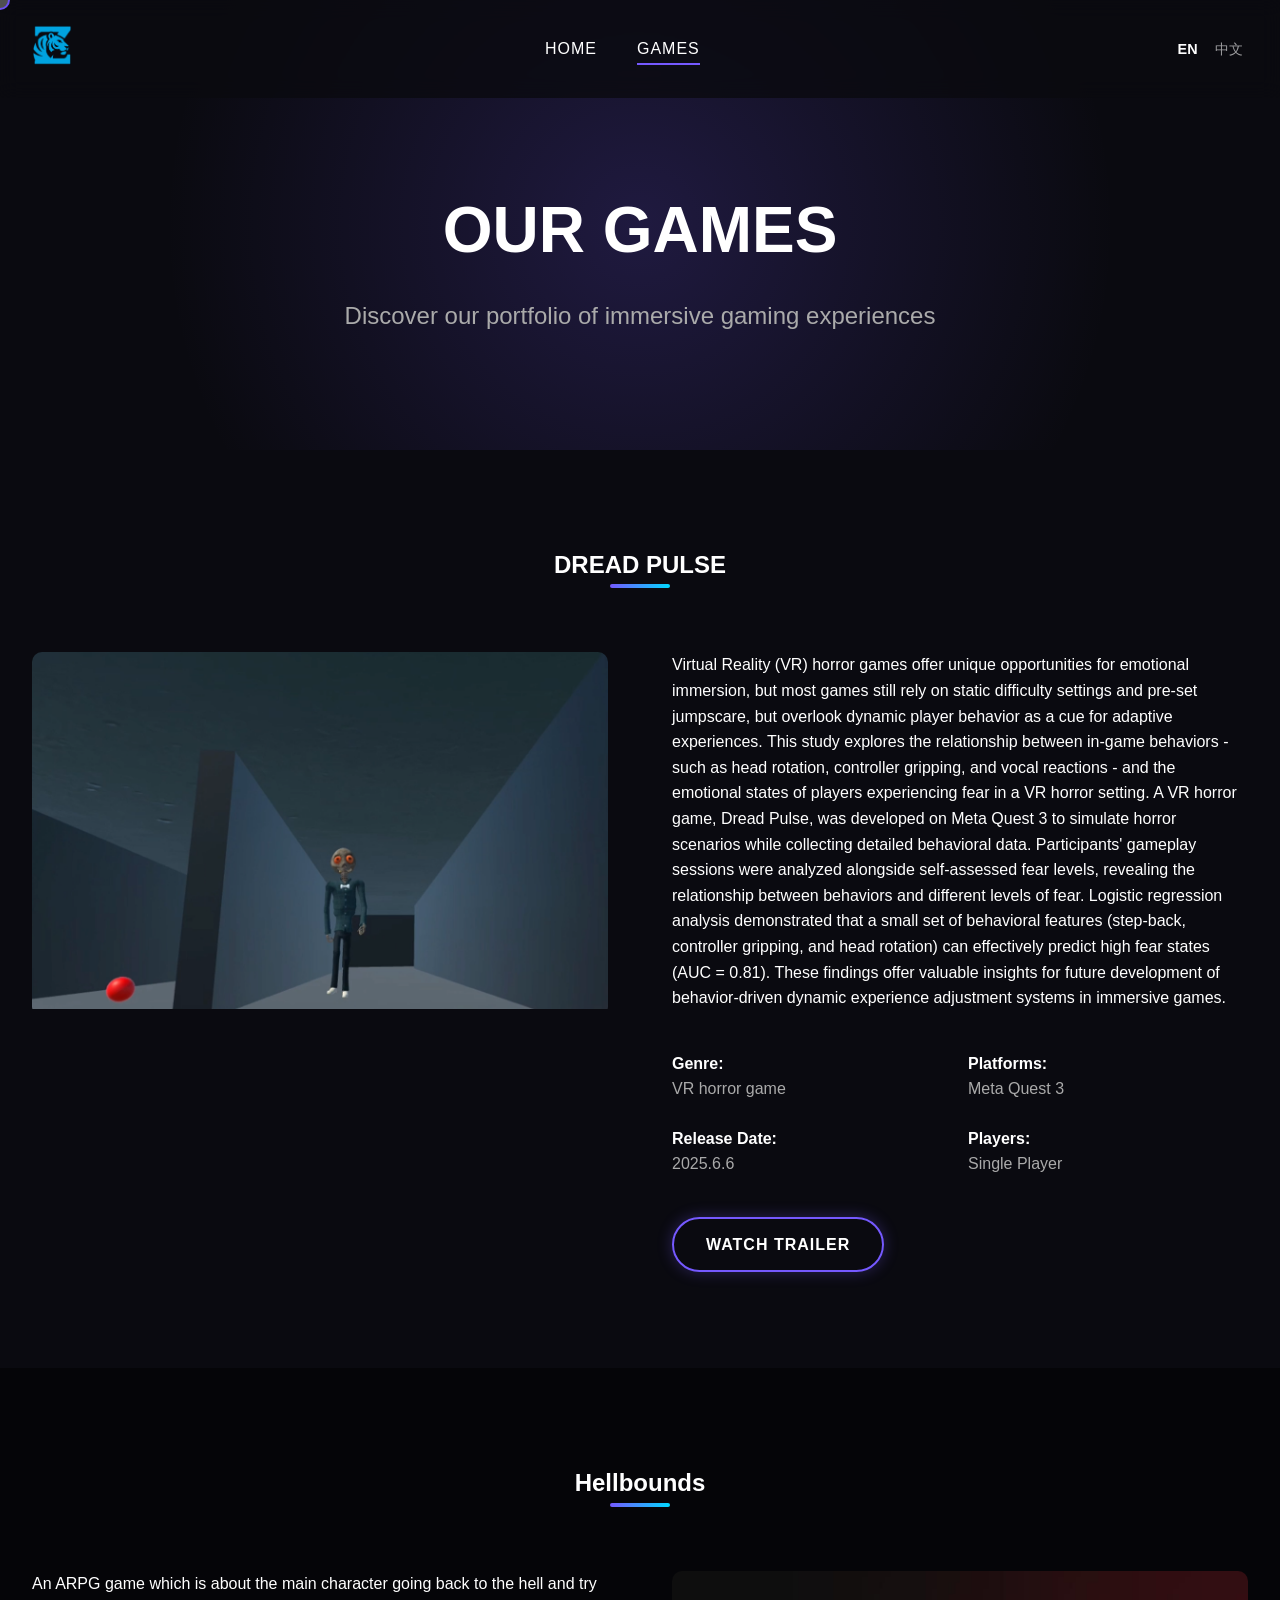
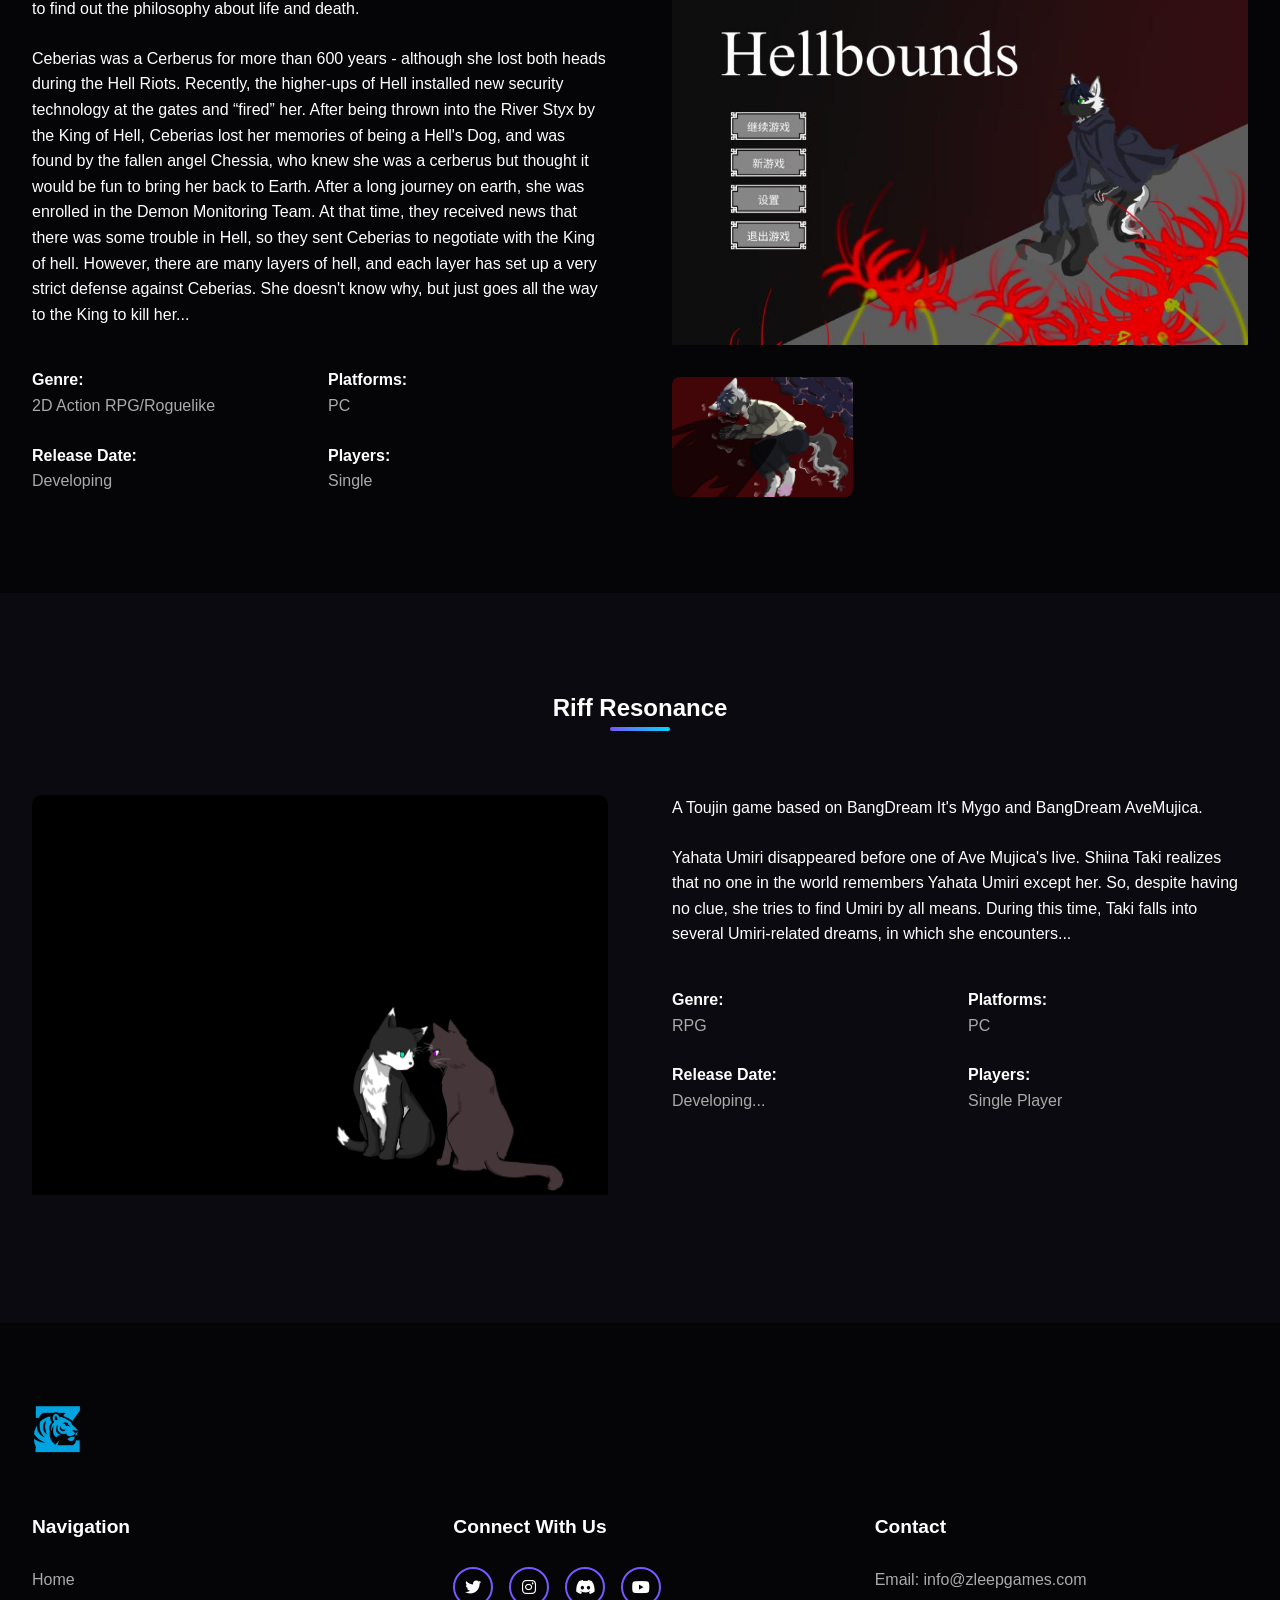
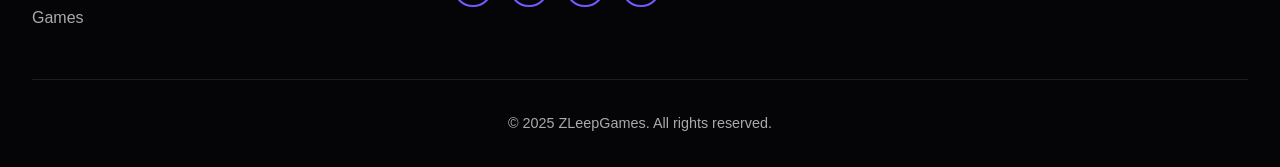
==== games.html @ a6900827 "Add files via upload" ====
<!DOCTYPE html>
<html lang="en">
<head>
    <meta charset="UTF-8">
    <meta name="viewport" content="width=device-width, initial-scale=1.0">
    <title>Games - ZLeepGames</title>
    <link rel="stylesheet" href="css/style.css">
    <link rel="stylesheet" href="https://cdnjs.cloudflare.com/ajax/libs/font-awesome/6.0.0-beta3/css/all.min.css">
</head>
<body>
    <div class="cursor"></div>

    <header>
        <div class="header-container">
            <div class="logo">
                <a href="index.html">
                    <img src="images/logo.png" alt="ZLeepGames">
                </a>
            </div>
            <nav>
                <ul class="nav-links">
                    <li><a href="index.html">HOME</a></li>
                    <li><a href="games.html" class="active">GAMES</a></li>
                </ul>
            </nav>
            <div class="language-switcher">
                <a href="#" class="active">EN</a>
                <a href="games_cn.html">中文</a>
            </div>
            <div class="menu-toggle">
                <div class="hamburger">
                    <span></span>
                    <span></span>
                </div>
            </div>
        </div>
    </header>

    <main>
        <section class="page-header">
            <h1 class="reveal-text">OUR GAMES</h1>
            <p class="reveal-text">Discover our portfolio of immersive gaming experiences</p>
        </section>

        <section id="dream-quest" class="game-detail">
            <div class="game-detail-container">
                <div class="game-detail-header">
                    <h2 class="reveal-text">DREAD PULSE</h2>
                    <div class="section-line"></div>
                </div>
                <div class="game-detail-content">
                    <div class="game-detail-info">
                        <div class="game-detail-media">
                            <div class="game-main-image">
                                <img src="images/teaser1.png" alt="Dread Pulse">
                            </div>
                            
                        </div>
                        <div class="game-detail-text">
                            <p class="reveal-text">Virtual Reality (VR) horror games offer unique opportunities for emotional immersion, but most games still rely on static difficulty settings and pre-set jumpscare, but overlook dynamic player behavior as a cue for adaptive experiences. This study explores the relationship between in-game behaviors - such as head rotation, controller gripping, and vocal reactions - and the emotional states of players experiencing fear in a VR horror setting. A VR horror game, Dread Pulse, was developed on Meta Quest 3 to simulate horror scenarios while collecting detailed behavioral data. Participants' gameplay sessions were analyzed alongside self-assessed fear levels, revealing the relationship between behaviors and different levels of fear. Logistic regression analysis demonstrated that a small set of behavioral features (step-back, controller gripping, and head rotation) can effectively predict high fear states (AUC = 0.81). These findings offer valuable insights for future development of behavior-driven dynamic experience adjustment systems in immersive games.</p>
                            
                            
                            <div class="game-specs">
                                <div class="spec-item">
                                    <span class="spec-label">Genre:</span>
                                    <span class="spec-value">VR horror game</span>
                                </div>
                                <div class="spec-item">
                                    <span class="spec-label">Platforms:</span>
                                    <span class="spec-value">Meta Quest 3</span>
                                </div>
                                <div class="spec-item">
                                    <span class="spec-label">Release Date:</span>
                                    <span class="spec-value">2025.6.6</span>
                                </div>
                                <div class="spec-item">
                                    <span class="spec-label">Players:</span>
                                    <span class="spec-value">Single Player</span>
                                </div>
                            </div>
                            
                            <div class="game-cta">
                                <a href="#" class="btn btn-primary" id="watch-trailer-btn">WATCH TRAILER</a>
                            </div>

                            <!-- Video Modal -->
                            <div id="videoModal" class="video-modal">
                                <div class="modal-content">
                                    <span class="close-modal">&times;</span>
                                    <video id="trailer-video" controls>
                                        <source src="video/video2.mp4" type="video/mp4">
                                        Your browser does not support the video tag.
                                    </video>
                                </div>
                            </div>

                            <style>
                                /* Video Modal Styles */
                                .video-modal {
                                    display: none;
                                    position: fixed;
                                    z-index: 1000;
                                    left: 0;
                                    top: 0;
                                    width: 100%;
                                    height: 100%;
                                    background-color: rgba(0, 0, 0, 0.8);
                                }
                                
                                .modal-content {
                                    position: relative;
                                    margin: auto;
                                    padding: 20px;
                                    width: 80%;
                                    max-width: 800px;
                                    top: 50%;
                                    transform: translateY(-50%);
                                }
                                
                                .close-modal {
                                    color: white;
                                    float: right;
                                    font-size: 28px;
                                    font-weight: bold;
                                    cursor: pointer;
                                    margin-bottom: 10px;
                                }
                                
                                #trailer-video {
                                    width: 100%;
                                }
                            </style>

                            <script>
                                // Video Modal Functionality
                                document.addEventListener('DOMContentLoaded', function() {
                                    const modal = document.getElementById('videoModal');
                                    const btn = document.getElementById('watch-trailer-btn');
                                    const closeBtn = document.querySelector('.close-modal');
                                    const video = document.getElementById('trailer-video');
                                    
                                    btn.addEventListener('click', function(e) {
                                        e.preventDefault();
                                        modal.style.display = "block";
                                    });
                                    
                                    closeBtn.addEventListener('click', function() {
                                        modal.style.display = "none";
                                        video.pause();
                                    });
                                    
                                    window.addEventListener('click', function(e) {
                                        if (e.target === modal) {
                                            modal.style.display = "none";
                                            video.pause();
                                        }
                                    });
                                });
                            </script>
                        </div>
                    </div>
                </div>
            </div>
        </section>

        <section id="pixel-warriors" class="game-detail alt-background">
            <div class="game-detail-container">
                <div class="game-detail-header">
                    <h2 class="reveal-text">Hellbounds</h2>
                    <div class="section-line"></div>
                </div>
                <div class="game-detail-content">
                    <div class="game-detail-info reverse">
                        <div class="game-detail-media">
                            <div class="game-main-image">
                                <img src="images/hellboundscover.jpg" alt="Hellbounds">
                            </div>
                            <div class="game-gallery">
                                <div class="gallery-item">
                                    <img src="images/hellboundsscreenshot.jpg" alt="Hellbounds Screenshot">
                                </div>
                                
                            </div>
                        </div>
                        <div class="game-detail-text">
                            <p class="reveal-text">An ARPG game which is about the main character going back to the hell and try to find out the philosophy about life and death.</p>
                            <p class="reveal-text">Ceberias was a Cerberus for more than 600 years - although she lost both heads during the Hell Riots. Recently, the higher-ups of Hell installed new security technology at the gates and “fired” her. After being thrown into the River Styx by the King of Hell, Ceberias lost her memories of being a Hell's Dog, and was found by the fallen angel Chessia, who knew she was a cerberus but thought it would be fun to bring her back to Earth. After a long journey on earth, she was enrolled in the Demon Monitoring Team. At that time, they received news that there was some trouble in Hell, so they sent Ceberias to negotiate with the King of hell. However, there are many layers of hell, and each layer has set up a very strict defense against Ceberias. She doesn't know why, but just goes all the way to the King to kill her...</p>

                            <div class="game-specs">
                                <div class="spec-item">
                                    <span class="spec-label">Genre:</span>
                                    <span class="spec-value">2D Action RPG/Roguelike</span>
                                </div>
                                <div class="spec-item">
                                    <span class="spec-label">Platforms:</span>
                                    <span class="spec-value">PC</span>
                                </div>
                                <div class="spec-item">
                                    <span class="spec-label">Release Date:</span>
                                    <span class="spec-value">Developing</span>
                                </div>
                                <div class="spec-item">
                                    <span class="spec-label">Players:</span>
                                    <span class="spec-value">Single</span>
                                </div>
                            </div>

                        </div>
                    </div>
                </div>
            </div>
        </section>

        <section id="cosmic-symphony" class="game-detail">
            <div class="game-detail-container">
                <div class="game-detail-header">
                    <h2 class="reveal-text">Riff Resonance</h2>
                    <div class="section-line"></div>
                </div>
                <div class="game-detail-content">
                    <div class="game-detail-info">
                        <div class="game-detail-media">
                            <div class="game-main-image">
                                <img src="images/umtkCover.PNG" alt="Riff Resonance">
                            </div>
                        </div>
                        <div class="game-detail-text">
                            <p class="reveal-text">A Toujin game based on BangDream It's Mygo and BangDream AveMujica.</p>
                            <p class="reveal-text">Yahata Umiri disappeared before one of Ave Mujica's live. Shiina Taki realizes that no one in the world remembers Yahata Umiri except her. So, despite having no clue, she tries to find Umiri by all means. During this time, Taki falls into several Umiri-related dreams, in which she encounters...</p>
                            
                            
                            <div class="game-specs">
                                <div class="spec-item">
                                    <span class="spec-label">Genre:</span>
                                    <span class="spec-value">RPG</span>
                                </div>
                                <div class="spec-item">
                                    <span class="spec-label">Platforms:</span>
                                    <span class="spec-value">PC</span>
                                </div>
                                <div class="spec-item">
                                    <span class="spec-label">Release Date:</span>
                                    <span class="spec-value">Developing...</span>
                                </div>
                                <div class="spec-item">
                                    <span class="spec-label">Players:</span>
                                    <span class="spec-value">Single Player</span>
                                </div>
                            </div>
                        
                        </div>
                    </div>
                </div>
            </div>
        </section>
        
        
    </main>

    <footer>
        <div class="footer-container">
            <div class="footer-logo">
                <img src="images/logo.png" alt="ZLeepGames">
            </div>
            <div class="footer-links">
                <div class="footer-nav">
                    <h4>Navigation</h4>
                    <ul>
                        <li><a href="index.html">Home</a></li>
                        <li><a href="games.html">Games</a></li>
                    </ul>
                </div>
                <div class="footer-social">
                    <h4>Connect With Us</h4>
                    <div class="social-icons">
                        <a href="#" target="_blank"><i class="fab fa-twitter"></i></a>
                        <a href="#" target="_blank"><i class="fab fa-instagram"></i></a>
                        <a href="#" target="_blank"><i class="fab fa-discord"></i></a>
                        <a href="#" target="_blank"><i class="fab fa-youtube"></i></a>
                    </div>
                </div>
                <div class="footer-contact">
                    <h4>Contact</h4>
                    <p>Email: info@zleepgames.com</p>
                </div>
            </div>
            <div class="footer-bottom">
                <p>&copy; 2025 ZLeepGames. All rights reserved.</p>
            </div>
        </div>
    </footer>

    <script src="js/script.js"></script>
</body>
</html>
---- css/style.css ----
/* Base Styles */
:root {
    --primary-color: #7559ff;
    --secondary-color: #00d9ff;
    --accent-color: #ff3a5e;
    --dark-bg: #0a0a10;
    --darker-bg: #050508;
    --light-text: #ffffff;
    --gray-text: #aaaaaa;
    --section-padding: 6rem 0;
    --transition-fast: 0.3s ease;
    --transition-slow: 0.6s ease;
    --glow: 0 0 10px rgba(117, 89, 255, 0.7);
}

* {
    margin: 0;
    padding: 0;
    box-sizing: border-box;
}

html, body {
    font-family: 'Segoe UI', 'Helvetica Neue', Arial, sans-serif;
    background-color: var(--dark-bg);
    color: var(--light-text);
    line-height: 1.6;
    overflow-x: hidden;
    scroll-behavior: smooth;
}

body {
    cursor: none;
}

body::-webkit-scrollbar {
    width: 8px;
}

body::-webkit-scrollbar-track {
    background: var(--darker-bg);
}

body::-webkit-scrollbar-thumb {
    background: var(--primary-color);
    border-radius: 4px;
}

a {
    color: var(--light-text);
    text-decoration: none;
    transition: var(--transition-fast);
}

ul {
    list-style: none;
}

img {
    max-width: 100%;
    height: auto;
}

/* Custom Cursor */
.cursor {
    position: fixed;
    width: 20px;
    height: 20px;
    border-radius: 50%;
    background: rgba(255, 255, 255, 0.3);
    border: 2px solid var(--primary-color);
    transform: translate(-50%, -50%);
    pointer-events: none;
    z-index: 9999;
    mix-blend-mode: difference;
    transition: width 0.3s, height 0.3s, background-color 0.3s;
}

/* Loader */
.loader {
    position: fixed;
    top: 0;
    left: 0;
    width: 100%;
    height: 100%;
    background: var(--darker-bg);
    display: flex;
    justify-content: center;
    align-items: center;
    z-index: 9999;
    transition: opacity 0.6s ease, visibility 0.6s ease;
}

.loader.hidden {
    opacity: 0;
    visibility: hidden;
}

.loader-content {
    display: flex;
    flex-direction: column;
    align-items: center;
    gap: 2rem;
}

.loader-logo {
    max-width: 50px;
    animation: pulse 1.5s infinite alternate;
}

@keyframes pulse {
    0% { opacity: 0.6; transform: scale(0.98); }
    100% { opacity: 1; transform: scale(1); }
}

.loader-progress {
    width: 200px;
    height: 4px;
    background: rgba(255, 255, 255, 0.1);
    border-radius: 2px;
    overflow: hidden;
}

.progress-bar {
    height: 100%;
    width: 0%;
    background: linear-gradient(90deg, var(--primary-color), var(--secondary-color));
    animation: progress 3s ease forwards;
}

@keyframes progress {
    0% { width: 0; }
    100% { width: 100%; }
}

/* Header & Navigation */
header {
    position: fixed;
    top: 0;
    left: 0;
    width: 100%;
    z-index: 1000;
    padding: 1.5rem 0;
    background: rgba(10, 10, 16, 0.8);
    backdrop-filter: blur(10px);
    transition: var(--transition-fast);
}

header.scrolled {
    padding: 1rem 0;
    box-shadow: 0 5px 20px rgba(0, 0, 0, 0.2);
}

.header-container {
    max-width: 1400px;
    margin: 0 auto;
    display: flex;
    justify-content: space-between;
    align-items: center;
    padding: 0 2rem;
}

.logo {
    max-width: 40px;
    transition: var(--transition-fast);
}

.logo img {
    width: 100%;
}

.nav-links {
    display: flex;
    gap: 2.5rem;
}

.nav-links a {
    font-weight: 500;
    letter-spacing: 1px;
    position: relative;
    padding: 0.5rem 0;
}

.nav-links a::after {
    content: '';
    position: absolute;
    bottom: 0;
    left: 0;
    width: 0;
    height: 2px;
    background: var(--primary-color);
    transition: var(--transition-fast);
}

.nav-links a:hover::after, 
.nav-links a.active::after {
    width: 100%;
}

.language-switcher {
    display: flex;
    gap: 0.5rem;
}

.language-switcher a {
    opacity: 0.6;
    font-size: 0.9rem;
    padding: 0.3rem;
}

.language-switcher a.active {
    opacity: 1;
    font-weight: bold;
}

.menu-toggle {
    display: none;
    cursor: pointer;
}

.hamburger {
    display: flex;
    flex-direction: column;
    gap: 6px;
}

.hamburger span {
    display: block;
    width: 30px;
    height: 2px;
    background: var(--light-text);
    transition: var(--transition-fast);
}

/* Buttons */
.btn {
    display: inline-block;
    padding: 0.8rem 2rem;
    background: transparent;
    border: none;
    border-radius: 30px;
    font-weight: 600;
    letter-spacing: 1px;
    cursor: pointer;
    transition: all 0.3s ease;
    position: relative;
    overflow: hidden;
}

.btn::before {
    content: '';
    position: absolute;
    top: 0;
    left: 0;
    width: 100%;
    height: 100%;
    background: linear-gradient(45deg, var(--primary-color), var(--secondary-color));
    opacity: 0.8;
    z-index: -1;
    transition: var(--transition-fast);
}

.btn:hover::before {
    opacity: 1;
}

.btn-primary {
    color: var(--light-text);
    border: 2px solid var(--primary-color);
    box-shadow: 0 0 15px rgba(117, 89, 255, 0.3);
}

.btn-secondary {
    color: var(--light-text);
    border: 2px solid var(--light-text);
    background: rgba(255, 255, 255, 0.1);
}

.btn-secondary::before {
    opacity: 0;
}

.btn-secondary:hover {
    background: rgba(255, 255, 255, 0.2);
    box-shadow: var(--glow);
}

.btn-sm {
    padding: 0.5rem 1.5rem;
    font-size: 0.9rem;
}

/* Hero Section */
.hero {
    min-height: 100vh;
    display: flex;
    flex-direction: column;
    justify-content: center;
    align-items: center;
    padding: 6rem 2rem 3rem;
    position: relative;
    overflow: hidden;
    background: radial-gradient(circle at center, rgba(117, 89, 255, 0.2), transparent 70%);
}

.hero::before {
    content: '';
    position: absolute;
    top: 0;
    left: 0;
    width: 100%;
    height: 100%;
    background: url('../images/grid.png');
    opacity: 0.1;
    z-index: -1;
}

.hero-content {
    max-width: 1400px;
    width: 100%;
    display: grid;
    grid-template-columns: 1fr 1fr;
    gap: 4rem;
    align-items: center;
    margin-bottom: 3rem;
}

.hero-text {
    display: flex;
    flex-direction: column;
    gap: 1.5rem;
}

.hero-text h1 {
    font-size: 4rem;
    font-weight: 800;
    line-height: 1.1;
    background: linear-gradient(45deg, var(--light-text), var(--secondary-color));
    -webkit-background-clip: text;
    background-clip: text;
    color: transparent;
}

.hero-text p {
    font-size: 1.5rem;
    color: var(--gray-text);
    max-width: 500px;
}

.hero-buttons {
    display: flex;
    gap: 1rem;
    margin-top: 1rem;
}

.hero-visual {
    position: relative;
}

.hero-image {
    position: relative;
    animation: float 6s ease-in-out infinite;
}

@keyframes float {
    0%, 100% { transform: translateY(0); }
    50% { transform: translateY(-20px); }
}

.hero-image::before {
    content: '';
    position: absolute;
    bottom: -20px;
    left: 50%;
    transform: translateX(-50%);
    width: 80%;
    height: 30px;
    background: var(--primary-color);
    filter: blur(30px);
    opacity: 0.6;
    z-index: -1;
}

.scroll-indicator {
    position: absolute;
    bottom: 2rem;
    left: 50%;
    transform: translateX(-50%);
    display: flex;
    flex-direction: column;
    align-items: center;
    gap: 0.5rem;
    color: var(--gray-text);
    opacity: 0.8;
}

.scroll-indicator i {
    animation: bounce 2s infinite;
}

@keyframes bounce {
    0%, 20%, 50%, 80%, 100% { transform: translateY(0); }
    40% { transform: translateY(-10px); }
    60% { transform: translateY(-5px); }
}

/* Section Styles */
section {
    padding: var(--section-padding);
}

.section-header {
    text-align: center;
    margin-bottom: 4rem;
}

.section-header h2 {
    font-size: 2.5rem;
    margin-bottom: 1rem;
    text-transform: uppercase;
    letter-spacing: 2px;
}

.section-line {
    width: 60px;
    height: 4px;
    background: linear-gradient(90deg, var(--primary-color), var(--secondary-color));
    margin: 0 auto;
    border-radius: 2px;
}

.alt-background {
    background: var(--darker-bg);
}

/* Featured Game Section */
.featured-game {
    padding-top: 8rem;
}

.featured-content {
    max-width: 1400px;
    margin: 0 auto;
    display: grid;
    grid-template-columns: 1fr 1fr;
    gap: 4rem;
    padding: 0 2rem;
}

.featured-image {
    border-radius: 10px;
    overflow: hidden;
    position: relative;
}

.featured-image img {
    width: 100%;
    transition: transform 0.5s ease;
}

.featured-image:hover img {
    transform: scale(1.05);
}

.featured-info {
    display: flex;
    flex-direction: column;
    gap: 1.5rem;
    justify-content: center;
}

.featured-info h3 {
    font-size: 2.5rem;
    color: var(--light-text);
}

.featured-info p {
    color: var(--gray-text);
    font-size: 1.1rem;
    line-height: 1.7;
}

.featured-meta {
    display: flex;
    flex-wrap: wrap;
    gap: 2rem;
    margin: 1rem 0;
}

.meta-item {
    display: flex;
    flex-direction: column;
    gap: 0.2rem;
}

.meta-label {
    font-size: 0.9rem;
    color: var(--gray-text);
}

.meta-value {
    font-weight: 600;
}

/* Game Showcase */
.games-grid {
    max-width: 1400px;
    margin: 0 auto;
    display: grid;
    grid-template-columns: repeat(3, 1fr);
    gap: 2rem;
    padding: 0 2rem;
}

.game-card {
    background: rgba(255, 255, 255, 0.05);
    border-radius: 10px;
    overflow: hidden;
    transition: transform 0.3s ease, box-shadow 0.3s ease;
}

.game-card:hover {
    transform: translateY(-10px);
    box-shadow: var(--glow);
}

.game-image {
    position: relative;
    overflow: hidden;
}

.game-image img {
    width: 100%;
    height: 250px;
    object-fit: cover;
    transition: transform 0.5s ease;
}

.game-card:hover .game-image img {
    transform: scale(1.1);
}

.game-info {
    padding: 1.5rem;
}

.game-info h3 {
    font-size: 1.5rem;
    margin-bottom: 0.5rem;
}

.game-info p {
    color: var(--gray-text);
    margin-bottom: 1.5rem;
    font-size: 0.95rem;
}

.showcase-footer {
    text-align: center;
    margin-top: 4rem;
}

/* Studio Intro */
.studio-intro {
    padding: 8rem 2rem;
}

.studio-content {
    max-width: 1400px;
    margin: 0 auto;
    display: grid;
    grid-template-columns: 1fr 1fr;
    gap: 4rem;
    align-items: center;
}

.studio-text {
    display: flex;
    flex-direction: column;
    gap: 2rem;
}

.studio-text p {
    font-size: 1.2rem;
    line-height: 1.8;
    color: var(--gray-text);
}

.studio-image {
    border-radius: 10px;
    overflow: hidden;
}

.studio-image img {
    width: 100%;
}

/* Page Header */
.page-header {
    height: 50vh;
    min-height: 400px;
    display: flex;
    flex-direction: column;
    justify-content: center;
    align-items: center;
    text-align: center;
    padding: 8rem 2rem 4rem;
    background: radial-gradient(circle at center, rgba(117, 89, 255, 0.2), transparent 70%);
}

.page-header h1 {
    font-size: 4rem;
    margin-bottom: 1rem;
}

.page-header p {
    font-size: 1.5rem;
    color: var(--gray-text);
    max-width: 800px;
}

/* Game Detail Sections */
.game-detail {
    padding: 6rem 2rem;
}

.game-detail-container {
    max-width: 1400px;
    margin: 0 auto;
}

.game-detail-header {
    margin-bottom: 4rem;
    text-align: center;
}

.game-detail-info {
    display: grid;
    grid-template-columns: 1fr 1fr;
    gap: 4rem;
    align-items: start;
}

.game-detail-info.reverse {
    grid-template-columns: 1fr 1fr;
    direction: rtl;
}

.game-detail-info.reverse > * {
    direction: ltr;
}

.game-main-image {
    border-radius: 10px;
    overflow: hidden;
    margin-bottom: 1.5rem;
}

.game-gallery {
    display: grid;
    grid-template-columns: repeat(3, 1fr);
    gap: 1rem;
}

.gallery-item {
    border-radius: 8px;
    overflow: hidden;
    height: 120px;
}

.gallery-item img {
    width: 100%;
    height: 100%;
    object-fit: cover;
    transition: transform 0.3s ease;
}

.gallery-item:hover img {
    transform: scale(1.1);
}

.game-detail-text {
    display: flex;
    flex-direction: column;
    gap: 1.5rem;
}

.game-features {
    background: rgba(255, 255, 255, 0.05);
    padding: 1.5rem;
    border-radius: 10px;
}

.game-features h3 {
    margin-bottom: 1rem;
    font-size: 1.2rem;
}

.game-features ul {
    list-style-type: disc;
    margin-left: 1.5rem;
}

.game-features li {
    margin-bottom: 0.5rem;
    color: var(--gray-text);
}

.game-specs {
    display: grid;
    grid-template-columns: 1fr 1fr;
    gap: 1.5rem 1rem;
    margin-top: 1rem;
}

.spec-label {
    font-weight: 600;
    display: block;
}

.spec-value {
    color: var(--gray-text);
}

.game-cta {
    display: flex;
    gap: 1rem;
    margin-top: 1rem;
}

/* About Page Styles */
.section-container {
    max-width: 1400px;
    margin: 0 auto;
    padding: 0 2rem;
}

.story-content,
.philosophy-content,
.join-content {
    display: grid;
    grid-template-columns: 1fr 1fr;
    gap: 4rem;
    align-items: center;
}

.story-text,
.philosophy-text {
    display: flex;
    flex-direction: column;
    gap: 1.5rem;
}

.story-image,
.philosophy-image,
.join-image {
    border-radius: 10px;
    overflow: hidden;
    box-shadow: 0 10px 30px rgba(0, 0, 0, 0.3);
}

.philosophy-item {
    margin-bottom: 2rem;
}

.philosophy-item h3 {
    font-size: 1.8rem;
    margin-bottom: 1rem;
    color: var(--secondary-color);
}

/* Team Section */
.team-intro {
    max-width: 800px;
    margin: 0 auto 4rem;
    text-align: center;
}

.team-grid {
    display: grid;
    grid-template-columns: repeat(3, 1fr);
    gap: 2.5rem;
    margin-top: 3rem;
}

.team-member {
    background: rgba(255, 255, 255, 0.03);
    border-radius: 10px;
    overflow: hidden;
    transition: transform 0.3s ease;
}

.team-member:hover {
    transform: translateY(-10px);
}

.member-image {
    position: relative;
    overflow: hidden;
    height: 280px;
}

.member-image img {
    width: 100%;
    height: 100%;
    object-fit: cover;
    transition: transform 0.5s ease;
}

.team-member:hover .member-image img {
    transform: scale(1.1);
}

.member-info {
    padding: 1.5rem;
}

.member-info h3 {
    font-size: 1.5rem;
    margin-bottom: 0.5rem;
}

.member-role {
    display: block;
    color: var(--primary-color);
    font-weight: 500;
    margin-bottom: 1rem;
}

.member-info p {
    color: var(--gray-text);
    font-size: 0.95rem;
}

/* Studio Space */
.space-content {
    display: flex;
    flex-direction: column;
    gap: 3rem;
}

.space-text {
    max-width: 800px;
    margin: 0 auto;
    text-align: center;
    font-size: 1.1rem;
    line-height: 1.8;
    color: var(--gray-text);
}

.space-gallery {
    display: flex;
    flex-direction: column;
    gap: 1.5rem;
}

.gallery-row {
    display: grid;
    grid-template-columns: 1fr 1fr;
    gap: 1.5rem;
}

.space-image {
    border-radius: 10px;
    overflow: hidden;
    height: 300px;
}

.space-image img {
    width: 100%;
    height: 100%;
    object-fit: cover;
    transition: transform 0.5s ease;
}

.space-image:hover img {
    transform: scale(1.05);
}

/* Join Us Section */
.join-text {
    display: flex;
    flex-direction: column;
    gap: 1.5rem;
}

.join-cta {
    display: flex;
    gap: 1rem;
    margin-top: 1rem;
}

/* Contact Section */
.contact-content {
    display: grid;
    grid-template-columns: 1fr 1.5fr;
    gap: 4rem;
    margin-top: 2rem;
}

.contact-info {
    display: flex;
    flex-direction: column;
    gap: 3rem;
}

.contact-item {
    display: flex;
    flex-direction: column;
    gap: 1rem;
    align-items: flex-start;
}

.contact-item i {
    font-size: 2rem;
    color: var(--primary-color);
}

.contact-item h3 {
    font-size: 1.5rem;
}

.contact-item p {
    color: var(--gray-text);
}

.contact-item a {
    color: var(--secondary-color);
}

.contact-item a:hover {
    text-decoration: underline;
}

.social-icons {
    display: flex;
    gap: 1rem;
}

.social-icons a {
    display: flex;
    justify-content: center;
    align-items: center;
    width: 40px;
    height: 40px;
    border-radius: 50%;
    border: 2px solid var(--primary-color);
    transition: all 0.3s ease;
}

.social-icons a:hover {
    background: var(--primary-color);
}

/* Contact Form */
.contact-form {
    background: rgba(255, 255, 255, 0.03);
    padding: 2.5rem;
    border-radius: 10px;
}

.form-group {
    margin-bottom: 1.5rem;
}

.form-group label {
    display: block;
    margin-bottom: 0.8rem;
    font-weight: 500;
}

.form-group input,
.form-group textarea {
    width: 100%;
    padding: 1rem;
    background: rgba(255, 255, 255, 0.05);
    border: 1px solid rgba(255, 255, 255, 0.1);
    border-radius: 5px;
    color: var(--light-text);
    font-family: inherit;
    transition: border-color 0.3s ease;
}

.form-group input:focus,
.form-group textarea:focus {
    border-color: var(--primary-color);
    outline: none;
}

/* Footer */
footer {
    background: var(--darker-bg);
    padding: 5rem 0 2rem;
}

.footer-container {
    max-width: 1400px;
    margin: 0 auto;
    padding: 0 2rem;
}

.footer-logo {
    max-width: 50px;
    margin-bottom: 3rem;
}

.footer-links {
    display: grid;
    grid-template-columns: repeat(3, 1fr);
    gap: 3rem;
    margin-bottom: 3rem;
}

.footer-nav h4,
.footer-social h4,
.footer-contact h4 {
    font-size: 1.2rem;
    margin-bottom: 1.5rem;
    color: var(--light-text);
}

.footer-nav ul {
    display: flex;
    flex-direction: column;
    gap: 0.8rem;
}

.footer-nav a,
.footer-contact p {
    color: var(--gray-text);
    transition: var(--transition-fast);
}

.footer-nav a:hover {
    color: var(--light-text);
    transform: translateX(5px);
}

.footer-bottom {
    border-top: 1px solid rgba(255, 255, 255, 0.1);
    padding-top: 2rem;
    text-align: center;
    font-size: 0.9rem;
    color: var(--gray-text);
}

/* Parallax Effect */
.parallax {
    transition: transform 0.5s cubic-bezier(0.215, 0.61, 0.355, 1);
    transform: translateZ(0);
}

/* Text Reveal Animation */
.reveal-text {
    position: relative;
    transform: translateY(30px);
    opacity: 0;
    transition: transform 0.8s ease, opacity 0.8s ease;
}

.reveal-text.active {
    transform: translateY(0);
    opacity: 1;
}

/* Responsive Design */
@media (max-width: 1200px) {
    .hero-text h1 {
        font-size: 3.5rem;
    }
    
    .team-grid {
        grid-template-columns: repeat(2, 1fr);
    }
}

@media (max-width: 992px) {
    .hero-content,
    .featured-content,
    .studio-content,
    .game-detail-info,
    .story-content,
    .philosophy-content,
    .join-content,
    .contact-content {
        grid-template-columns: 1fr;
    }
    
    .hero-content {
        gap: 3rem;
    }
    
    .hero-visual {
        order: -1;
    }
    
    .hero-text {
        text-align: center;
        align-items: center;
    }
    
    .hero-buttons {
        justify-content: center;
    }
    
    .games-grid {
        grid-template-columns: repeat(2, 1fr);
    }
    
    .game-detail-info.reverse {
        direction: ltr;
    }
    
    .game-detail-media {
        margin-bottom: 3rem;
    }
}

@media (max-width: 768px) {
    .hero-text h1 {
        font-size: 2.8rem;
    }
    
    .section-header h2 {
        font-size: 2rem;
    }
    
    .nav-links {
        position: fixed;
        top: 0;
        right: -100%;
        width: 70%;
        height: 100vh;
        background: var(--darker-bg);
        flex-direction: column;
        justify-content: center;
        align-items: center;
        transition: right 0.5s ease;
        z-index: 999;
    }
    
    .nav-links.active {
        right: 0;
    }
    
    .menu-toggle {
        display: block;
        z-index: 1000;
    }
    
    .menu-toggle.active .hamburger span:first-child {
        transform: translateY(8px) rotate(45deg);
    }
    
    .menu-toggle.active .hamburger span:last-child {
        transform: translateY(-8px) rotate(-45deg);
    }
    
    .games-grid,
    .team-grid {
        grid-template-columns: 1fr;
    }
    
    .game-cta {
        flex-direction: column;
    }
}

@media (max-width: 576px) {
    .hero-text h1 {
        font-size: 2.2rem;
    }
    
    .hero-text p {
        font-size: 1.1rem;
    }
    
    .hero-buttons {
        flex-direction: column;
        width: 100%;
    }
    
    .btn {
        width: 100%;
        text-align: center;
    }
    
    .game-specs {
        grid-template-columns: 1fr;
    }
    
    .space-gallery .gallery-row {
        grid-template-columns: 1fr;
    }
    
    .join-cta {
        flex-direction: column;
        width: 100%;
    }
    
    .join-cta .btn {
        width: 100%;
    }

    
}
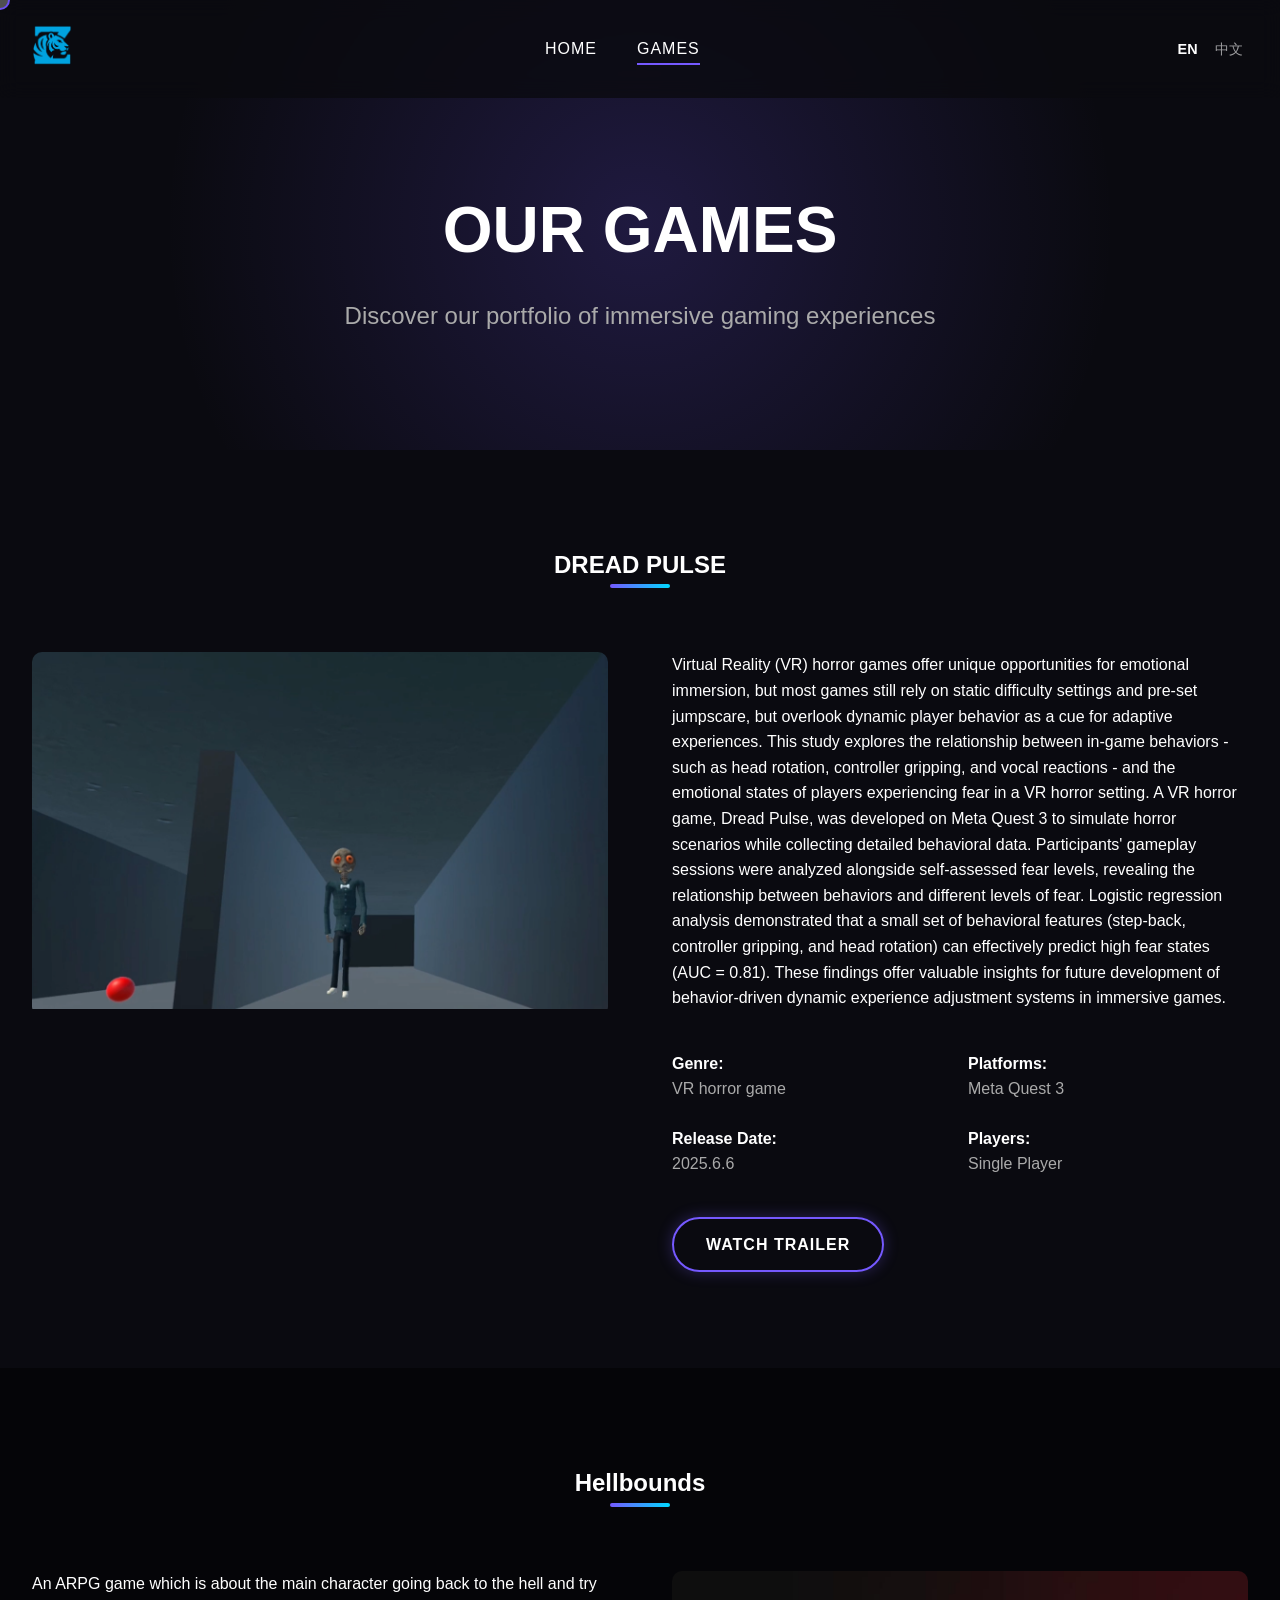
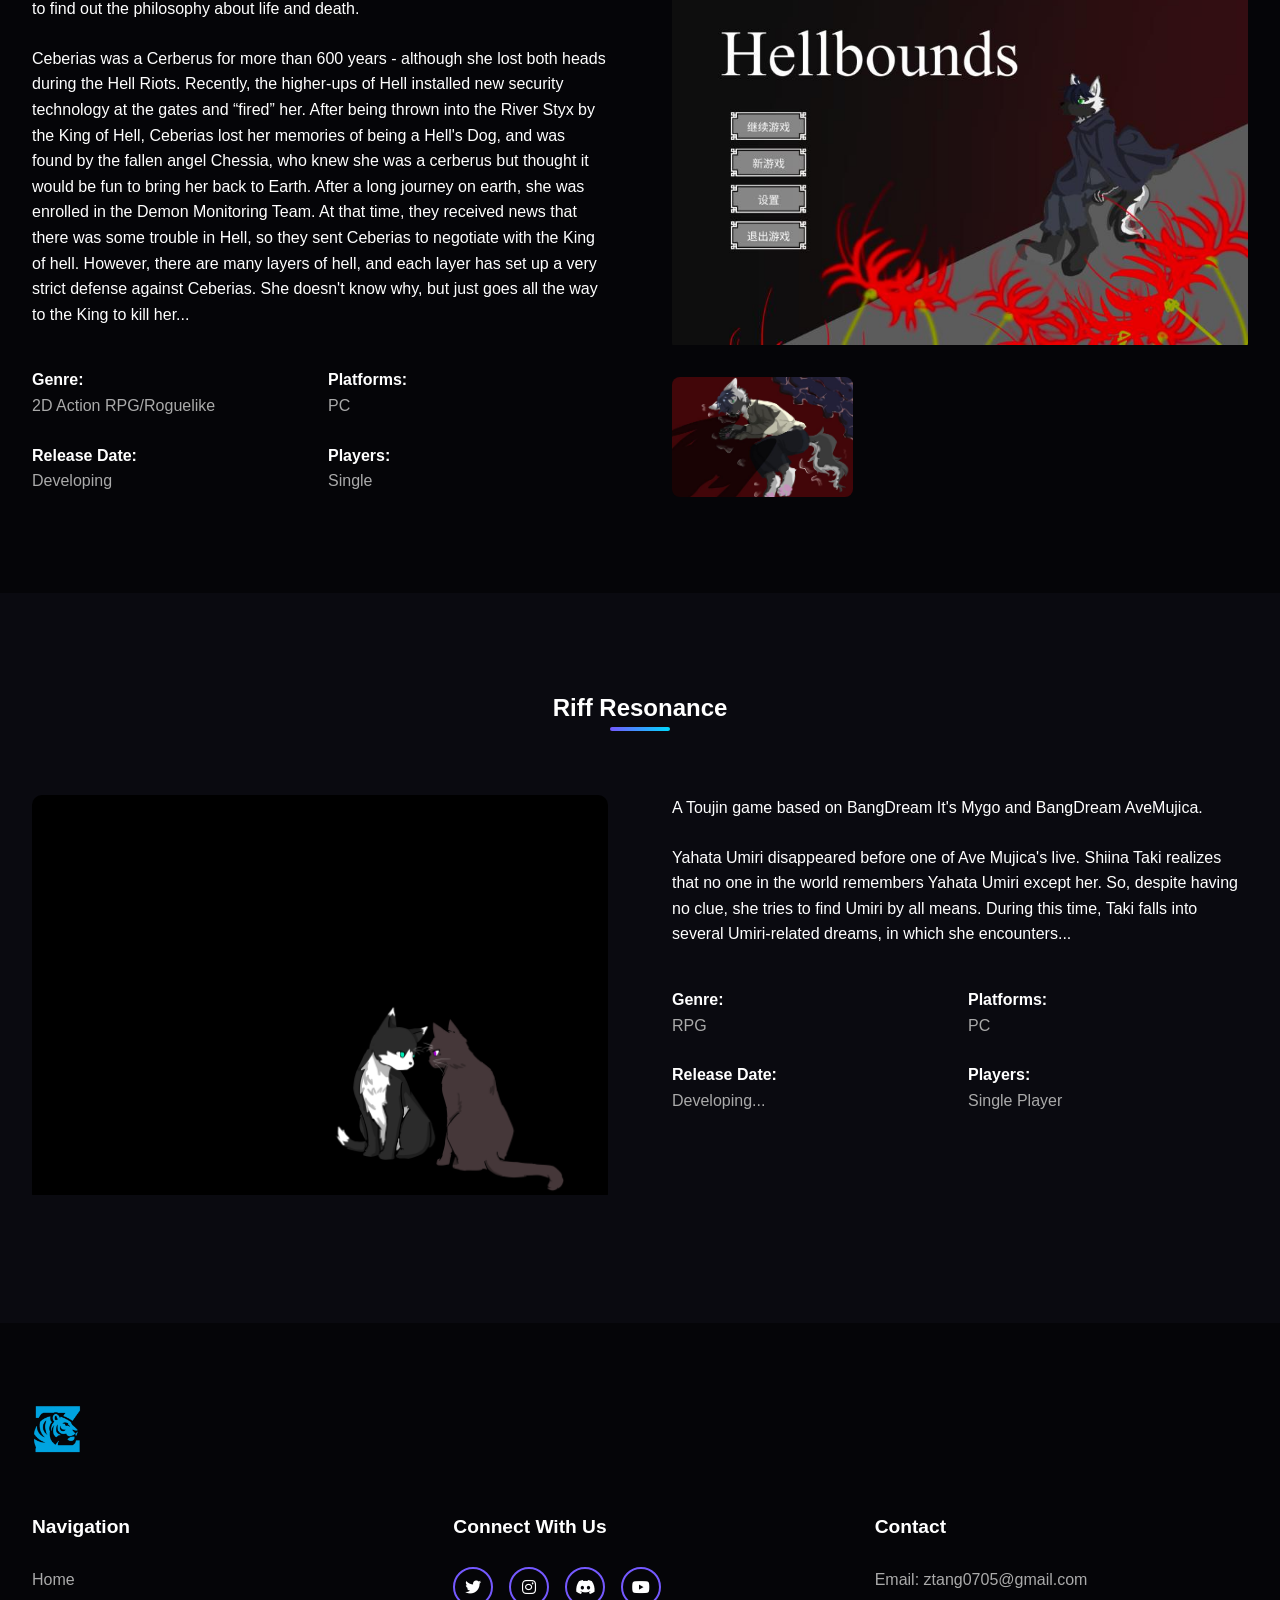
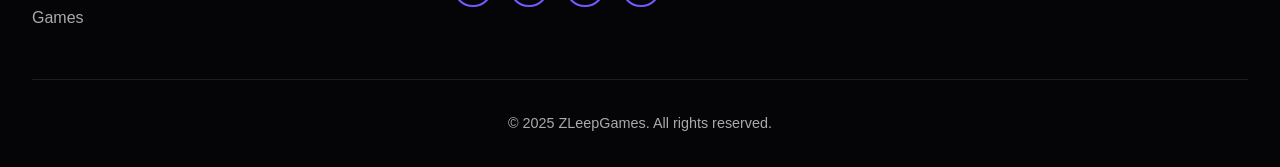
==== commit 24edd530: "Update games.html" ====
--- a/games.html
+++ b/games.html
@@ -281,7 +281,7 @@
                 </div>
                 <div class="footer-contact">
                     <h4>Contact</h4>
-                    <p>Email: info@zleepgames.com</p>
+                    <p>Email: ztang0705@gmail.com</p>
                 </div>
             </div>
             <div class="footer-bottom">
@@ -292,4 +292,4 @@
 
     <script src="js/script.js"></script>
 </body>
-</html>+</html>
